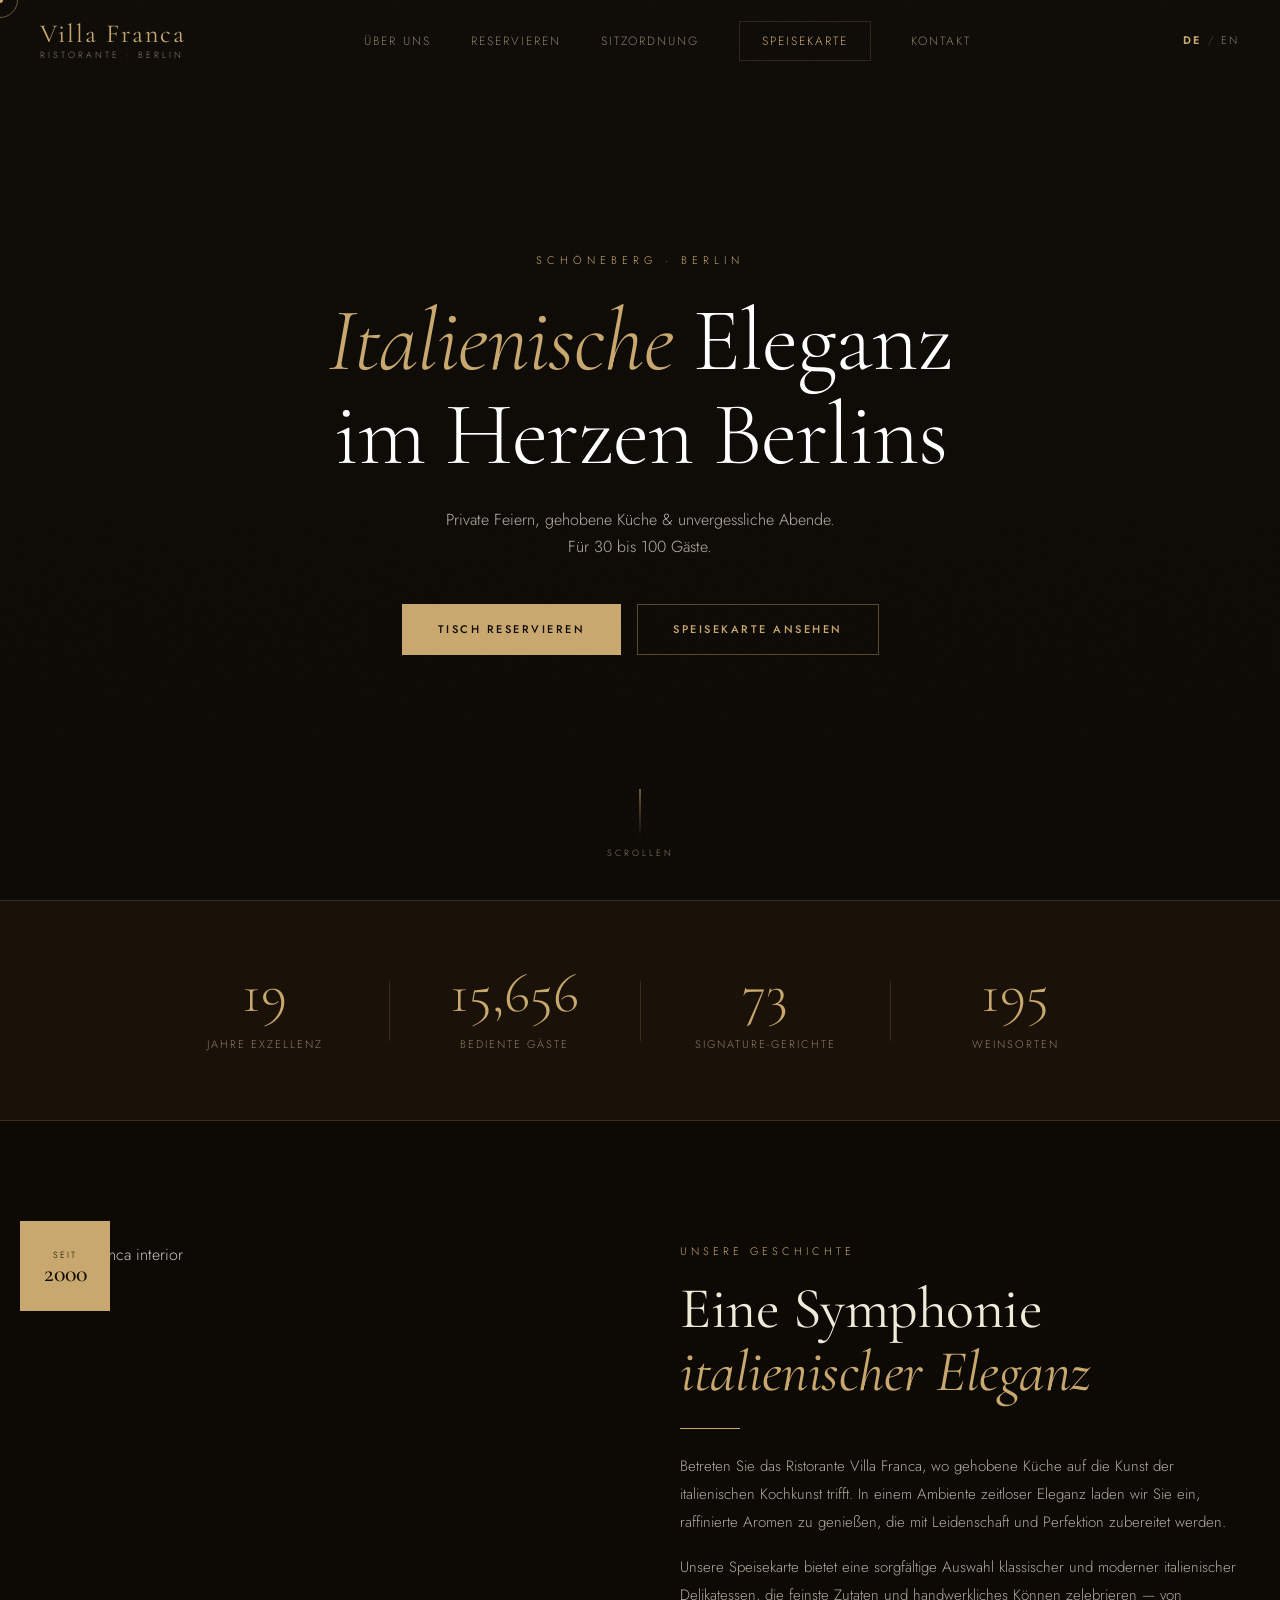
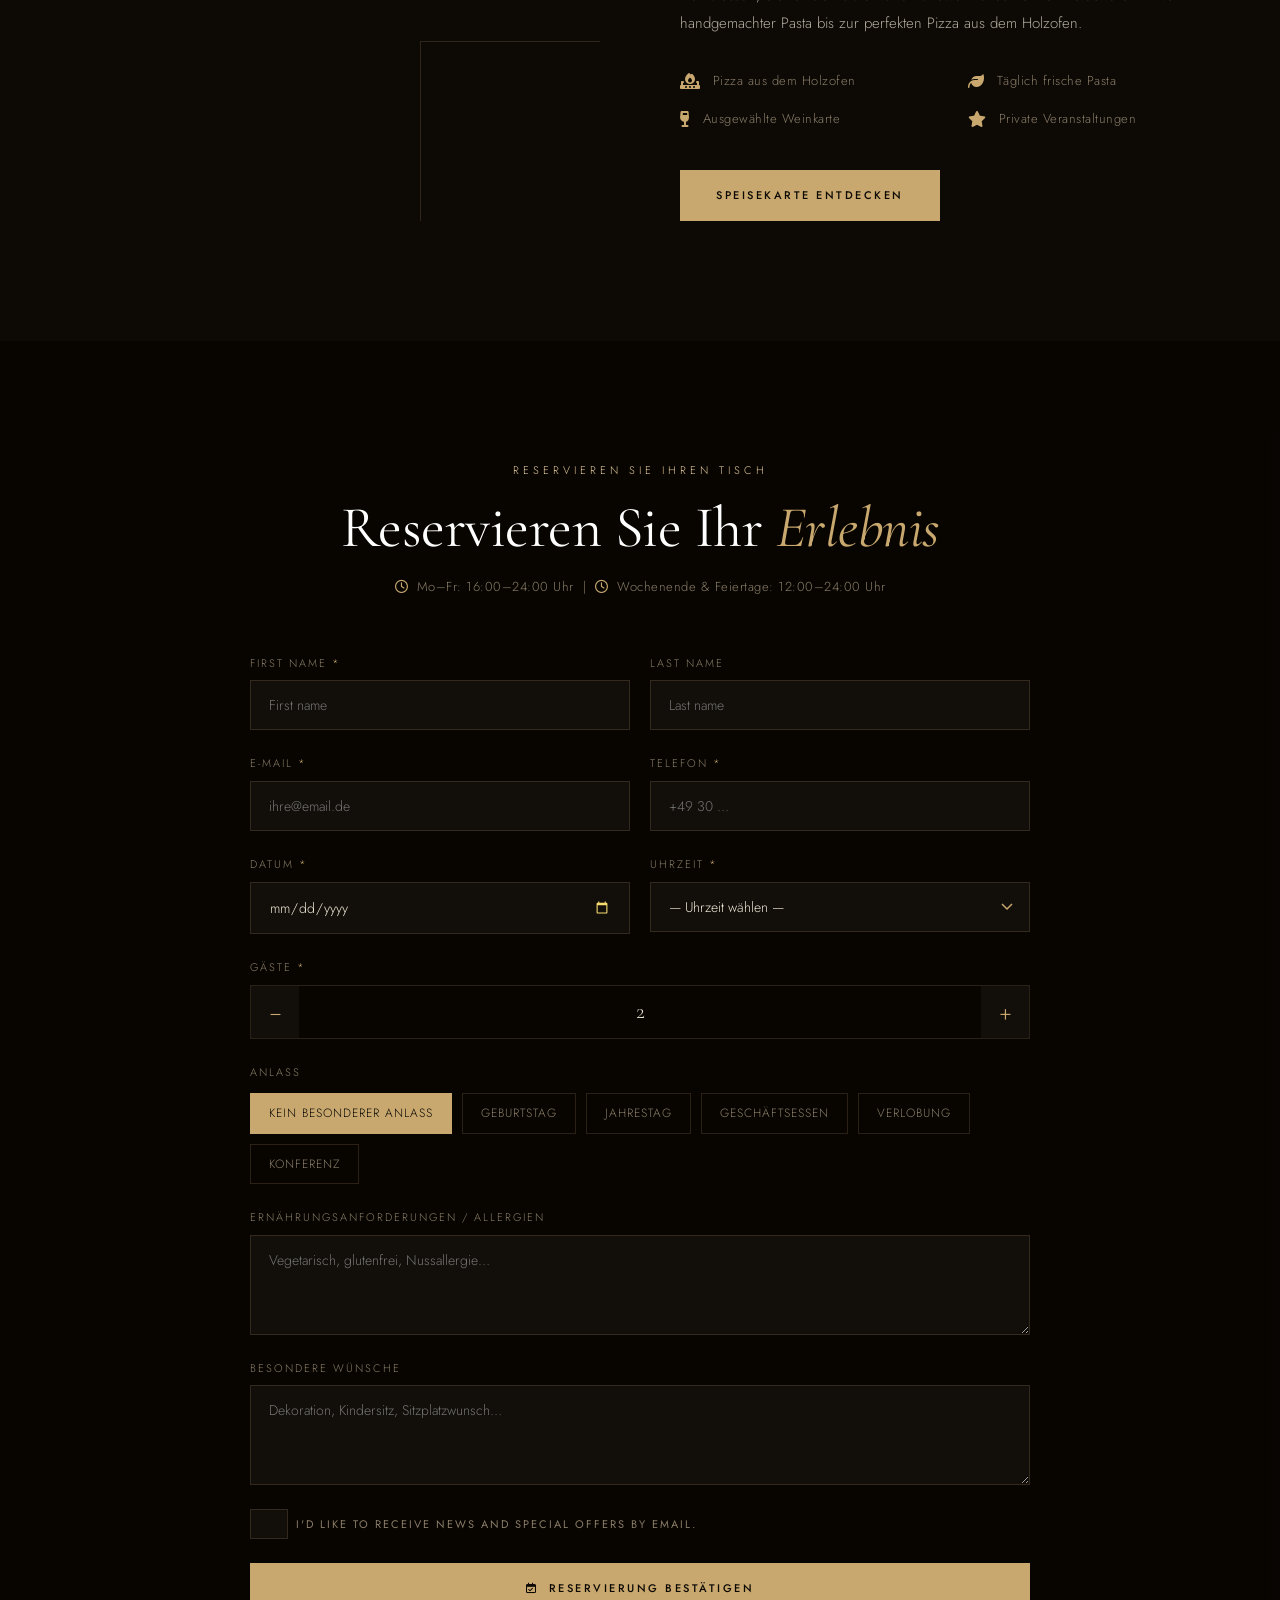
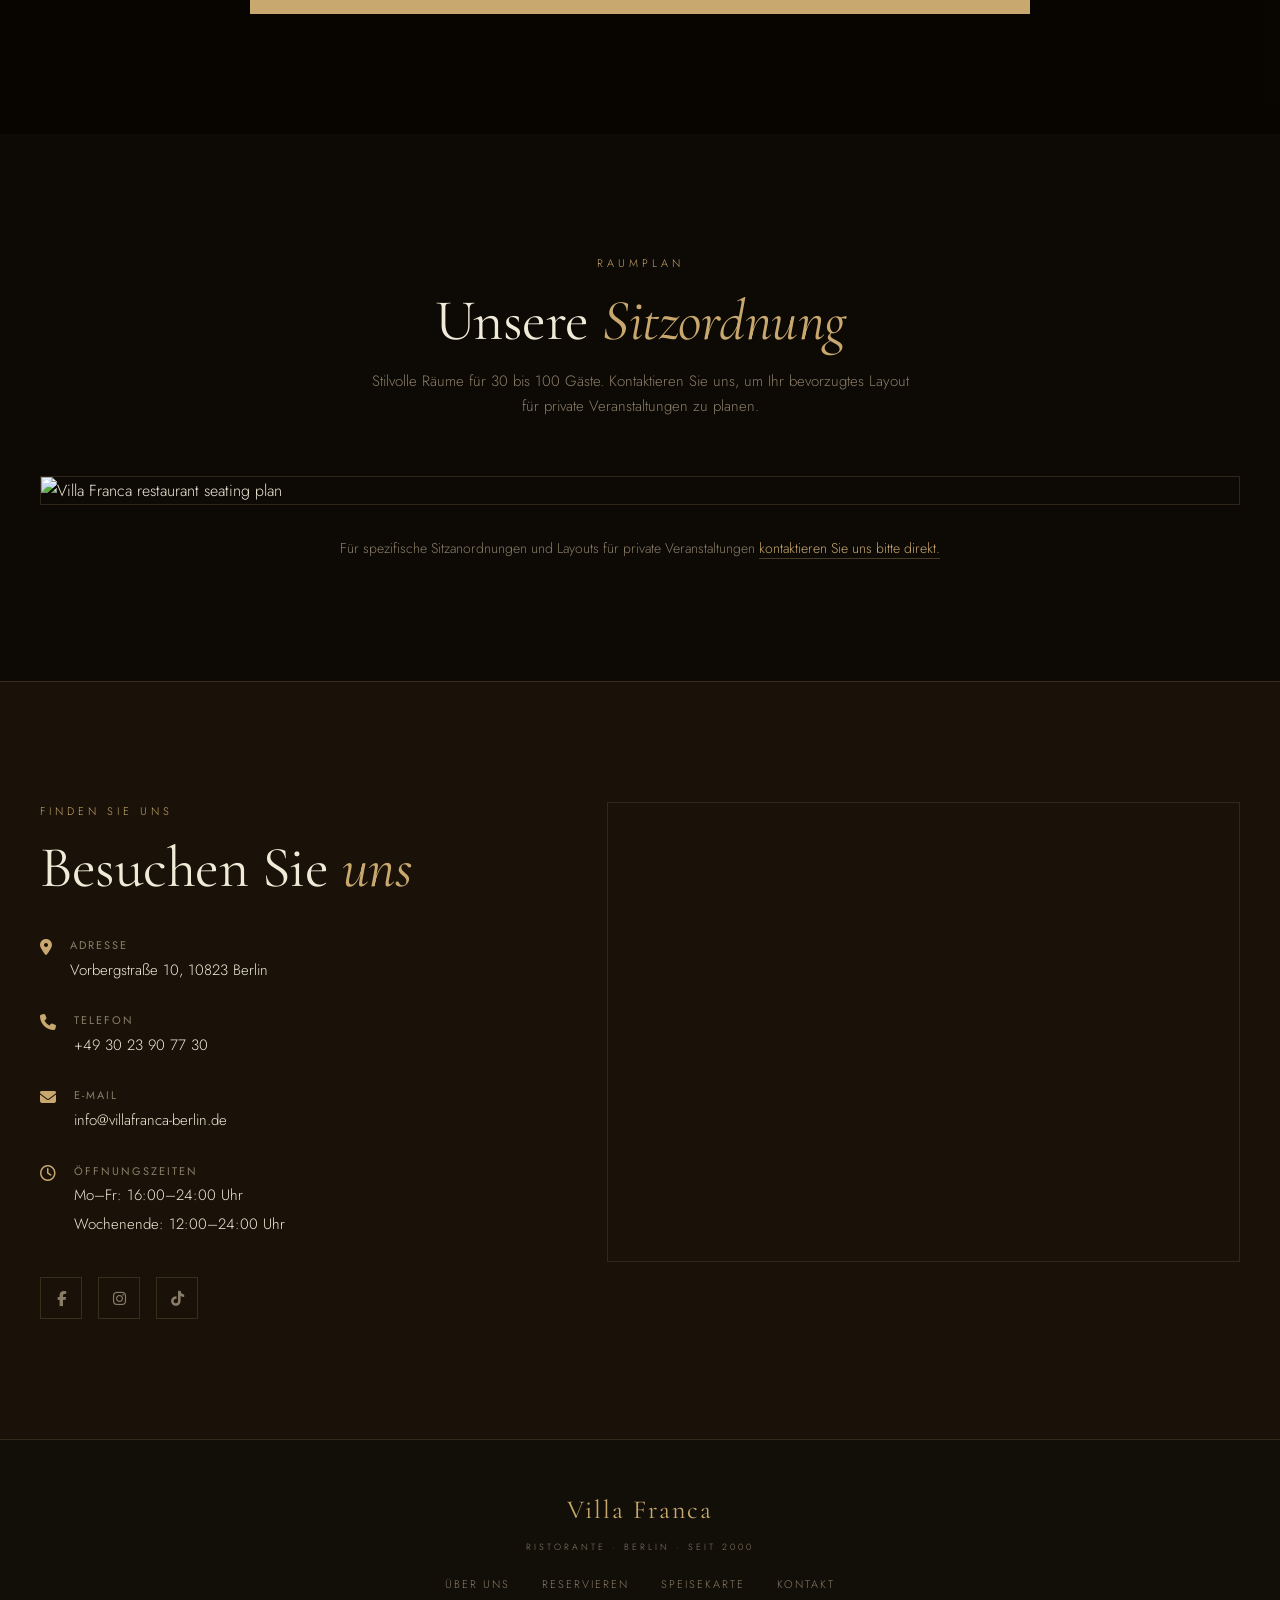
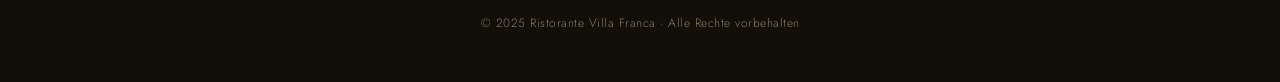
==== active/index.html @ 5b795b5f "deactivate" ====
<!DOCTYPE html>
<html lang="en">
<head>
  <meta charset="UTF-8">
  <meta name="viewport" content="width=device-width, initial-scale=1.0">
  <title data-i18n="title.home">Ristorante Villa Franca – Berlin</title>
  <link href="https://fonts.googleapis.com/css2?family=Cormorant+Garamond:ital,wght@0,300;0,400;0,500;0,600;1,300;1,400;1,500&family=Jost:wght@300;400;500&display=swap" rel="stylesheet">
  <link rel="stylesheet" href="https://cdnjs.cloudflare.com/ajax/libs/font-awesome/6.5.0/css/all.min.css">
  <link rel="stylesheet" href="style.css">
  <noscript><style>body{visibility:visible!important;}</style></noscript>
</head>
<body>

  <!-- PRELOADER -->
  <div id="preloader">
    <div class="preloader-inner">
      <span class="preloader-vf">VF</span>
      <div class="preloader-line"></div>
    </div>
  </div>

  <!-- CURSOR -->
  <div class="cursor-dot"></div>
  <div class="cursor-circle"></div>

  <!-- NAV -->
  <nav id="navbar">
    <div class="nav-inner">
      <div class="nav-logo">
        <a href="index.html">
          <span class="logo-vf">Villa Franca</span>
          <span class="logo-sub">RISTORANTE · BERLIN</span>
        </a>
      </div>
      <ul class="nav-links">
        <li><a href="#about" data-i18n="nav.about">About</a></li>
        <li><a href="#reservation" data-i18n="nav.reserve">Reserve</a></li>
        <li><a href="#seatplan" data-i18n="nav.seating">Seating</a></li>
        <li><a href="menu.html" class="nav-cta" data-i18n="nav.menu">Menu</a></li>
        <li><a href="#contact" data-i18n="nav.contact">Contact</a></li>
      </ul>
      <div class="lang-switch" id="langSwitch">
        <button type="button" class="lang-btn" data-lang="de">DE</button>
        <span class="lang-sep">/</span>
        <button type="button" class="lang-btn" data-lang="en">EN</button>
      </div>
      <button class="nav-burger" id="navBurger" aria-label="Menu">
        <span></span><span></span><span></span>
      </button>
    </div>
    <div class="nav-mobile" id="navMobile">
      <ul>
        <li><a href="#about" data-i18n="nav.about">About</a></li>
        <li><a href="#reservation" data-i18n="nav.reserve">Reserve</a></li>
        <li><a href="#seatplan" data-i18n="nav.seating">Seating</a></li>
        <li><a href="menu.html" data-i18n="nav.menu">Menu</a></li>
        <li><a href="#contact" data-i18n="nav.contact">Contact</a></li>
      </ul>
      <div class="lang-switch lang-switch-mobile" id="langSwitchMobile">
        <button type="button" class="lang-btn" data-lang="de">DE</button>
        <span class="lang-sep">/</span>
        <button type="button" class="lang-btn" data-lang="en">EN</button>
      </div>
    </div>
  </nav>

  <!-- HERO -->
  <section id="hero">
    <div class="hero-bg">
      <div class="hero-overlay"></div>
      <div class="hero-grain"></div>
    </div>
    <div class="hero-content">
      <p class="hero-eyebrow reveal">Schöneberg · Berlin</p>
      <h1 class="hero-title reveal" data-i18n="hero.title">
        <em>Italian</em> Elegance<br>in the Heart of Berlin
      </h1>
      <p class="hero-sub reveal" data-i18n="hero.sub">Private celebrations, fine dining & unforgettable evenings.<br>For 30 to 100 guests.</p>
      <div class="hero-actions reveal">
        <a href="#reservation" class="btn-gold" data-i18n="hero.cta.reserve">Reserve a Table</a>
        <a href="menu.html" class="btn-ghost" data-i18n="hero.cta.menu">View Menu</a>
      </div>
    </div>
    <div class="hero-scroll">
      <div class="scroll-line"></div>
      <span data-i18n="hero.scroll">Scroll</span>
    </div>
  </section>

  <!-- STATS -->
  <section id="stats">
    <div class="stats-inner">
      <div class="stat-item reveal">
        <span class="stat-num" data-target="20">0</span>
        <span class="stat-label" data-i18n="stats.years">Years of Excellence</span>
      </div>
      <div class="stat-divider"></div>
      <div class="stat-item reveal">
        <span class="stat-num" data-target="16000">0</span>
        <span class="stat-label" data-i18n="stats.guests">Guests Served</span>
      </div>
      <div class="stat-divider"></div>
      <div class="stat-item reveal">
        <span class="stat-num" data-target="75">0</span>
        <span class="stat-label" data-i18n="stats.dishes">Signature Dishes</span>
      </div>
      <div class="stat-divider"></div>
      <div class="stat-item reveal">
        <span class="stat-num" data-target="200">0</span>
        <span class="stat-label" data-i18n="stats.wines">Wine Labels</span>
      </div>
    </div>
  </section>

  <!-- ABOUT -->
  <section id="about">
    <div class="about-grid">
      <div class="about-image-col reveal">
        <div class="about-img-frame">
          <img src="https://images.unsplash.com/photo-1414235077428-338989a2e8c0?w=800&q=80" alt="Villa Franca interior" class="about-img">
          <div class="about-img-accent"></div>
        </div>
        <div class="about-badge">
          <span data-i18n="about.since">Since</span>
          <strong>2000</strong>
        </div>
      </div>
      <div class="about-text-col reveal">
        <p class="section-eyebrow" data-i18n="about.eyebrow">Our Story</p>
        <h2 class="section-title" data-i18n="about.title">A Symphony of<br><em>Italian Elegance</em></h2>
        <div class="about-divider"></div>
        <p class="about-body" data-i18n="about.body1">Step into Ristorante Villa Franca, where fine cuisine meets the art of Italian cooking. In an ambience of timeless elegance, we invite you to savour refined flavours crafted with passion and perfection.</p>
        <p class="about-body" data-i18n="about.body2">Our menu offers a careful selection of classic and modern Italian delicacies celebrating the finest ingredients and artisanal skill — from handmade pasta to the perfect wood-fired pizza.</p>
        <div class="about-features">
          <div class="about-feature">
            <i class="fa-solid fa-fire-burner"></i>
            <span data-i18n="about.feature.pizza">Wood-fired Pizza</span>
          </div>
          <div class="about-feature">
            <i class="fa-solid fa-leaf"></i>
            <span data-i18n="about.feature.pasta">Fresh Daily Pasta</span>
          </div>
          <div class="about-feature">
            <i class="fa-solid fa-wine-glass"></i>
            <span data-i18n="about.feature.wine">Curated Wine List</span>
          </div>
          <div class="about-feature">
            <i class="fa-solid fa-star"></i>
            <span data-i18n="about.feature.events">Private Events</span>
          </div>
        </div>
        <a href="menu.html" class="btn-gold" data-i18n="about.cta">Explore the Menu</a>
      </div>
    </div>
  </section>

  <!-- RESERVATION -->
  <section id="reservation">
    <div class="reservation-bg">
      <div class="reservation-overlay"></div>
    </div>
    <div class="reservation-inner">
      <div class="reservation-header reveal">
        <p class="section-eyebrow light" data-i18n="reservation.eyebrow">Book Your Table</p>
        <h2 class="section-title light" data-i18n="reservation.title">Reserve Your <em>Experience</em></h2>
        <p class="reservation-note" data-i18n="reservation.hours">
          <i class="fa-regular fa-clock"></i> Mon–Fri: 16:00–24:00 &nbsp;|&nbsp;
          <i class="fa-regular fa-clock"></i> Weekends & Holidays: 12:00–24:00
        </p>
      </div>

      <form class="reservation-form reveal" id="reservationForm" novalidate>
        <div class="form-row">
          <div class="form-group">
            <label for="res-firstname" data-i18n="form.label.firstname">First Name <span class="req">*</span></label>
            <input data-i18n-placeholder="form.placeholder.firstname" type="text" id="res-firstname" placeholder="First name" required>
          </div>
          <div class="form-group">
            <label for="res-lastname" data-i18n="form.label.lastname">Last Name</label>
            <input data-i18n-placeholder="form.placeholder.lastname" type="text" id="res-lastname" placeholder="Last name">
          </div>
        </div>
        <div class="form-row">
          <div class="form-group">
            <label for="res-email" data-i18n="form.label.email">Email <span class="req">*</span></label>
            <input data-i18n-placeholder="form.placeholder.email" type="email" id="res-email" placeholder="your@email.com" required>
          </div>
          <div class="form-group">
            <label for="res-phone" data-i18n="form.label.phone">Phone <span class="req">*</span></label>
            <input type="tel" id="res-phone" placeholder="+49 30 …" required>
          </div>
        </div>
        <div class="form-row">
          <div class="form-group">
            <label for="res-date" data-i18n="form.label.date">Date <span class="req">*</span></label>
            <input type="date" id="res-date" required>
          </div>
          <div class="form-group">
            <label for="res-time" data-i18n="form.label.time">Time <span class="req">*</span></label>
            <select id="res-time" required>
              <option value="" data-i18n="form.select.time">— Select time —</option>
              <option>12:00</option><option>12:30</option>
              <option>13:00</option><option>13:30</option>
              <option>14:00</option><option>14:30</option>
              <option>16:00</option><option>16:30</option>
              <option>17:00</option><option>17:30</option>
              <option>18:00</option><option>18:30</option>
              <option>19:00</option><option>19:30</option>
              <option>20:00</option><option>20:30</option>
              <option>21:00</option><option>21:30</option>
              <option>22:00</option><option>22:30</option>
              <option>23:00</option><option>23:30</option>
            </select>
          </div>
        </div>

        <div class="form-group full">
          <label data-i18n="form.label.guests">Guests <span class="req">*</span></label>
          <div class="guest-counter">
            <button type="button" class="guest-btn" id="guestMinus">−</button>
            <span id="guestCount">2</span>
            <button type="button" class="guest-btn" id="guestPlus">+</button>
            <input type="hidden" id="res-guests" value="2">
          </div>
        </div>

        <div class="form-group full">
          <label for="res-occasion" data-i18n="form.label.occasion">Occasion</label>
          <div class="occasion-pills" id="occasionPills">
            <button type="button" class="pill" data-val="" data-i18n="pill.none">No special occasion</button>
            <button type="button" class="pill" data-val="Birthday" data-i18n="pill.birthday">Birthday</button>
            <button type="button" class="pill" data-val="Anniversary" data-i18n="pill.anniversary">Anniversary</button>
            <button type="button" class="pill" data-val="Business" data-i18n="pill.business">Business dinner</button>
            <button type="button" class="pill" data-val="Engagement" data-i18n="pill.engagement">Engagement</button>
            <button type="button" class="pill" data-val="Conference" data-i18n="pill.conference">Conference</button>
          </div>
          <input type="hidden" id="res-occasion" value="">
        </div>

        <div class="form-group full">
          <label for="res-allergies" data-i18n="form.label.allergies">Dietary requirements / Allergies</label>
          <textarea data-i18n-placeholder="form.placeholder.allergies" id="res-allergies" rows="3" placeholder="Vegetarian, gluten-free, nut allergy…"></textarea>
        </div>

        <div class="form-group full">
          <label for="res-message" data-i18n="form.label.message">Special requests</label>
          <textarea data-i18n-placeholder="form.placeholder.message" id="res-message" rows="3" placeholder="Decoration, high chair, seating preference…"></textarea>
        </div>

        <div class="form-group full">
          <label for="res-marketing" style="display:flex;align-items:center;gap:8px;font-weight:400;cursor:pointer;">
            <input type="checkbox" id="res-marketing" style="width:16px;height:16px;flex:none;">
            <span data-i18n="form.label.marketing">I'd like to receive news and special offers by email.</span>
          </label>
        </div>

        <div class="form-submit">
          <button type="submit" class="btn-gold btn-full" data-i18n="form.submit">
            <i class="fa-regular fa-calendar-check"></i> Confirm Reservation
          </button>
        </div>
      </form>

      <div class="reservation-success" id="resSuccess">
        <div class="success-icon"><i class="fa-solid fa-circle-check"></i></div>
        <h3 data-i18n="success.title">Reservation Received!</h3>
        <p data-i18n="success.body">Thank you. We'll confirm your booking within 24 hours at the email address provided.</p>
        <p style="font-size:14px;opacity:0.85;margin:4px 0;">
          <span data-i18n="success.code.label">Confirmation code:</span>
          <strong id="successCode"></strong>
        </p>
        <p id="successDetails" style="font-size:14px;opacity:0.85;margin:4px 0 16px;"></p>
        <a href="#" class="btn-gold" onclick="resetForm()" data-i18n="success.cta">Make another reservation</a>
      </div>
    </div>
  </section>

  <!-- SEAT PLAN -->
  <section id="seatplan">
    <div class="seatplan-inner">
      <div class="seatplan-header reveal">
        <p class="section-eyebrow" data-i18n="seatplan.eyebrow">Floor Plan</p>
        <h2 class="section-title" data-i18n="seatplan.title">Our <em>Seating</em> Arrangement</h2>
        <p class="seatplan-desc" data-i18n="seatplan.desc">Stylish rooms for 30 to 100 guests. Contact us to arrange your preferred layout for private events.</p>
      </div>
      <div class="seatplan-visual reveal">
        <div class="seatplan-frame">
          <img src="https://villafranca-berlin.de/img/entire.jpg" alt="Villa Franca restaurant seating plan" class="seatplan-img">
        </div>
      </div>
      <div class="seatplan-cta reveal">
        <p data-i18n="seatplan.cta">For specific seating arrangements and private event layouts, please <a href="#contact">contact us directly.</a></p>
      </div>
    </div>
  </section>

  <!-- CONTACT -->
  <section id="contact">
    <div class="contact-inner">
      <div class="contact-info reveal">
        <p class="section-eyebrow" data-i18n="contact.eyebrow">Find Us</p>
        <h2 class="section-title" data-i18n="contact.title">Come <em>Visit Us</em></h2>
        <div class="contact-details">
          <div class="contact-item">
            <i class="fa-solid fa-location-dot"></i>
            <div>
              <strong data-i18n="contact.label.address">Address</strong>
              <span>Vorbergstraße 10, 10823 Berlin</span>
            </div>
          </div>
          <div class="contact-item">
            <i class="fa-solid fa-phone"></i>
            <div>
              <strong data-i18n="contact.label.phone">Phone</strong>
              <span><a href="tel:+493023907730">+49 30 23 90 77 30</a></span>
            </div>
          </div>
          <div class="contact-item">
            <i class="fa-solid fa-envelope"></i>
            <div>
              <strong data-i18n="contact.label.email">Email</strong>
              <span><a href="mailto:info@villafranca-berlin.de">info@villafranca-berlin.de</a></span>
            </div>
          </div>
          <div class="contact-item">
            <i class="fa-regular fa-clock"></i>
            <div>
              <strong data-i18n="contact.label.hours">Hours</strong>
              <span data-i18n="contact.hours.weekday">Mon–Fri: 16:00–24:00</span>
              <span data-i18n="contact.hours.weekend">Weekends: 12:00–24:00</span>
            </div>
          </div>
        </div>
        <div class="social-links">
          <a href="https://www.facebook.com/profile.php?id=100063453582260" target="_blank" aria-label="Facebook"><i class="fa-brands fa-facebook-f"></i></a>
          <a href="https://www.instagram.com/villa_franca_berlin/" target="_blank" aria-label="Instagram"><i class="fa-brands fa-instagram"></i></a>
          <a href="https://www.tiktok.com/@ristoirante.villa.franca" target="_blank" aria-label="TikTok"><i class="fa-brands fa-tiktok"></i></a>
        </div>
      </div>
      <div class="contact-map reveal">
        <iframe
          src="https://www.google.com/maps/embed?pb=!1m18!1m12!1m3!1d2429.448039676664!2d13.35177157667924!3d52.4891288720531!2m3!1f0!2f0!3f0!3m2!1i1024!2i768!4f13.1!3m3!1m2!1s0x47a85195a975af61%3A0x420ec8a86c4e70b4!2sVilla%20Franca%20Berlin!5e0!3m2!1sen!2smk!4v1741786670525!5m2!1sen!2smk"
          allowfullscreen="" loading="lazy" referrerpolicy="no-referrer-when-downgrade">
        </iframe>
      </div>
    </div>
  </section>

  <!-- FOOTER -->
  <footer>
    <div class="footer-inner">
      <div class="footer-brand">
        <span class="logo-vf">Villa Franca</span>
        <span class="logo-sub" data-i18n="footer.brand.sub">RISTORANTE · BERLIN · SINCE 2000</span>
      </div>
      <div class="footer-links">
        <a href="#about" data-i18n="nav.about">About</a>
        <a href="#reservation" data-i18n="nav.reserve">Reserve</a>
        <a href="menu.html" data-i18n="nav.menu">Menu</a>
        <a href="#contact" data-i18n="nav.contact">Contact</a>
      </div>
      <p class="footer-copy" data-i18n="footer.copy">© 2025 Ristorante Villa Franca · All Rights Reserved</p>
    </div>
  </footer>

  <script src="i18n.js"></script>
  <script src="config.js"></script>
  <script src="script.js"></script>
</body>
</html>
---- active/style.css ----
/* ============================================================
   VILLA FRANCA – Main Stylesheet
   Luxury Italian Restaurant · Berlin
   ============================================================ */

@import url('https://fonts.googleapis.com/css2?family=Cormorant+Garamond:ital,wght@0,300;0,400;0,500;0,600;1,300;1,400;1,500&family=Jost:wght@300;400;500&display=swap');

:root {
  --gold:        #c8a86e;
  --gold-light:  #e2c99a;
  --gold-dark:   #9e7d4a;
  --bg:          #0d0a06;
  --bg-2:        #120e08;
  --surface:     #1a1208;
  --surface-2:   #221a0c;
  --text:        #f0ead8;
  --text-muted:  #8a7d68;
  --border:      rgba(200, 168, 110, 0.18);
  --shadow:      0 20px 60px rgba(0,0,0,0.6);
  --font-display: 'Cormorant Garamond', Georgia, serif;
  --font-body:    'Jost', sans-serif;
  --nav-h:       80px;
}

*, *::before, *::after { margin: 0; padding: 0; box-sizing: border-box; }
html { scroll-behavior: smooth; font-size: 16px; }

body {
  background: var(--bg);
  color: var(--text);
  font-family: var(--font-body);
  font-weight: 300;
  line-height: 1.7;
  overflow-x: hidden;
  cursor: none;
}

img { max-width: 100%; display: block; }
a { color: inherit; text-decoration: none; }
ul { list-style: none; }
button { cursor: none; border: none; background: none; font: inherit; }

/* ── CURSOR ── */
.cursor-dot,
.cursor-circle {
  position: fixed;
  border-radius: 50%;
  pointer-events: none;
  z-index: 9999;
  transition: opacity 0.3s;
}
.cursor-dot {
  width: 6px; height: 6px;
  background: var(--gold);
  transform: translate(-50%, -50%);
}
.cursor-circle {
  width: 36px; height: 36px;
  border: 1px solid rgba(200,168,110,0.5);
  transform: translate(-50%, -50%);
  transition: transform 0.1s ease, width 0.2s, height 0.2s, border-color 0.2s;
}
body:hover .cursor-dot { opacity: 1; }

/* ── PRELOADER ── */
#preloader {
  position: fixed; inset: 0;
  background: var(--bg);
  z-index: 9998;
  display: flex;
  align-items: center;
  justify-content: center;
  transition: opacity 0.8s ease, visibility 0.8s ease;
}
#preloader.hidden { opacity: 0; visibility: hidden; }
.preloader-inner { text-align: center; }
.preloader-vf {
  font-family: var(--font-display);
  font-size: 72px;
  font-weight: 300;
  color: var(--gold);
  letter-spacing: 12px;
  display: block;
  animation: pulse 1.5s ease-in-out infinite;
}
.preloader-line {
  width: 0;
  height: 1px;
  background: var(--gold);
  margin: 16px auto 0;
  animation: lineGrow 1.5s ease forwards 0.3s;
}
@keyframes pulse { 0%,100%{ opacity:1 } 50%{ opacity:0.4 } }
@keyframes lineGrow { to { width: 100px; } }

/* ── NAVBAR ── */
#navbar {
  position: fixed;
  top: 0; left: 0; right: 0;
  z-index: 100;
  transition: background 0.4s, box-shadow 0.4s;
}
#navbar.scrolled {
  background: rgba(10, 7, 3, 0.96);
  backdrop-filter: blur(20px);
  box-shadow: 0 1px 0 var(--border);
}
.nav-inner {
  max-width: 1300px;
  margin: 0 auto;
  padding: 0 40px;
  height: var(--nav-h);
  display: flex;
  align-items: center;
  justify-content: space-between;
}
.nav-logo a {
  display: flex;
  flex-direction: column;
  line-height: 1;
}
.logo-vf {
  font-family: var(--font-display);
  font-size: 26px;
  font-weight: 400;
  color: var(--gold);
  letter-spacing: 2px;
}
.logo-sub {
  font-size: 9px;
  letter-spacing: 3px;
  color: var(--text-muted);
  margin-top: 3px;
}
.nav-links {
  display: flex;
  align-items: center;
  gap: 40px;
}
.nav-links a {
  font-size: 12px;
  letter-spacing: 2px;
  text-transform: uppercase;
  color: var(--text-muted);
  transition: color 0.3s;
  position: relative;
}
.nav-links a::after {
  content: '';
  position: absolute;
  bottom: -4px; left: 0;
  width: 0; height: 1px;
  background: var(--gold);
  transition: width 0.3s;
}
.nav-links a:hover,
.nav-links a.active {
  color: var(--gold);
}
.nav-links a:hover::after,
.nav-links a.active::after { width: 100%; }
.nav-cta {
  padding: 10px 22px;
  border: 1px solid var(--border) !important;
  color: var(--gold) !important;
  transition: background 0.3s, border-color 0.3s !important;
}
.nav-cta:hover {
  background: var(--gold) !important;
  color: var(--bg) !important;
}
.nav-cta::after { display: none !important; }

/* ── LANGUAGE SWITCH ── */
html:not(.i18n-ready) body { visibility: hidden; }

.lang-switch {
  display: flex;
  align-items: center;
  gap: 6px;
  margin-left: 32px;
}
.lang-btn {
  font-family: var(--font-body, inherit);
  font-size: 11px;
  letter-spacing: 1.5px;
  background: none;
  border: none;
  color: var(--text-muted);
  cursor: pointer;
  padding: 4px 2px;
  transition: color 0.3s;
}
.lang-btn:hover { color: var(--gold); }
.lang-btn.active {
  color: var(--gold);
  font-weight: 600;
}
.lang-sep {
  color: var(--text-muted);
  font-size: 11px;
  opacity: 0.5;
}
.lang-switch-mobile {
  margin: 20px 0 0;
  justify-content: flex-start;
}

.nav-burger {
  display: none;
  flex-direction: column;
  gap: 5px;
  width: 28px;
}
.nav-burger span {
  display: block;
  height: 1px;
  background: var(--gold);
  transition: 0.3s;
}
.nav-mobile {
  display: none;
  background: rgba(10,7,3,0.98);
  padding: 24px 40px;
}
.nav-mobile ul { display: flex; flex-direction: column; gap: 16px; }
.nav-mobile a {
  font-size: 13px;
  letter-spacing: 2px;
  text-transform: uppercase;
  color: var(--text-muted);
}
.nav-mobile a:hover { color: var(--gold); }

/* ── SECTION COMMONS ── */
.section-eyebrow {
  font-size: 11px;
  letter-spacing: 4px;
  text-transform: uppercase;
  color: var(--gold);
  margin-bottom: 16px;
  display: block;
}
.section-eyebrow.light { color: var(--gold-light); }
.section-title {
  font-family: var(--font-display);
  font-size: clamp(36px, 5vw, 58px);
  font-weight: 400;
  line-height: 1.1;
  letter-spacing: -0.5px;
  color: var(--text);
}
.section-title em { font-style: italic; color: var(--gold); }
.section-title.light { color: #fff; }

/* ── BUTTONS ── */
.btn-gold {
  display: inline-flex;
  align-items: center;
  gap: 10px;
  padding: 16px 36px;
  background: var(--gold);
  color: var(--bg);
  font-family: var(--font-body);
  font-size: 11px;
  font-weight: 500;
  letter-spacing: 2.5px;
  text-transform: uppercase;
  transition: all 0.3s;
  position: relative;
  overflow: hidden;
}
.btn-gold::before {
  content: '';
  position: absolute;
  inset: 0;
  background: var(--gold-light);
  transform: scaleX(0);
  transform-origin: left;
  transition: transform 0.3s;
}
.btn-gold:hover::before { transform: scaleX(1); }
.btn-gold:hover { color: var(--bg); }
.btn-gold span, .btn-gold i { position: relative; z-index: 1; }

.btn-ghost {
  display: inline-flex;
  align-items: center;
  padding: 15px 35px;
  border: 1px solid rgba(200,168,110,0.4);
  color: var(--gold);
  font-size: 11px;
  font-weight: 500;
  letter-spacing: 2.5px;
  text-transform: uppercase;
  transition: all 0.3s;
}
.btn-ghost:hover {
  border-color: var(--gold);
  background: rgba(200,168,110,0.08);
}
.btn-full { width: 100%; justify-content: center; }

/* ── REVEAL ANIMATIONS ── */
.reveal {
  opacity: 0;
  transform: translateY(30px);
  transition: opacity 0.8s ease, transform 0.8s ease;
}
.reveal.visible {
  opacity: 1;
  transform: translateY(0);
}

/* ── HERO ── */
#hero {
  position: relative;
  min-height: 100vh;
  display: flex;
  align-items: center;
  justify-content: center;
  overflow: hidden;
}
.hero-bg {
  position: absolute;
  inset: 0;
  background: url('https://images.unsplash.com/photo-1517248135467-4c7edcad34c4?w=1800&q=80') center/cover no-repeat;
}
.hero-overlay {
  position: absolute;
  inset: 0;
  background: linear-gradient(
    to bottom,
    rgba(10,7,3,0.3) 0%,
    rgba(10,7,3,0.65) 50%,
    rgba(10,7,3,0.92) 100%
  );
}
.hero-grain {
  position: absolute;
  inset: 0;
  opacity: 0.04;
  background-image: url("data:image/svg+xml,%3Csvg viewBox='0 0 256 256' xmlns='http://www.w3.org/2000/svg'%3E%3Cfilter id='n'%3E%3CfeTurbulence type='fractalNoise' baseFrequency='0.9' numOctaves='4' stitchTiles='stitch'/%3E%3C/filter%3E%3Crect width='100%25' height='100%25' filter='url(%23n)'/%3E%3C/svg%3E");
  background-size: 256px;
}
.hero-content {
  position: relative;
  z-index: 1;
  text-align: center;
  max-width: 900px;
  padding: 0 24px;
}
.hero-eyebrow {
  display: inline-block;
  font-size: 11px;
  letter-spacing: 5px;
  text-transform: uppercase;
  color: var(--gold);
  margin-bottom: 24px;
  transition-delay: 0.2s;
}
.hero-title {
  font-family: var(--font-display);
  font-size: clamp(48px, 7vw, 96px);
  font-weight: 300;
  line-height: 1.05;
  letter-spacing: -1px;
  color: #fff;
  margin-bottom: 24px;
  transition-delay: 0.35s;
}
.hero-title em { font-style: italic; color: var(--gold); }
.hero-sub {
  font-size: 16px;
  font-weight: 300;
  color: rgba(240,234,216,0.75);
  margin-bottom: 44px;
  line-height: 1.7;
  transition-delay: 0.5s;
}
.hero-actions {
  display: flex;
  gap: 16px;
  justify-content: center;
  flex-wrap: wrap;
  transition-delay: 0.65s;
}
.hero-scroll {
  position: absolute;
  bottom: 40px;
  left: 50%;
  transform: translateX(-50%);
  display: flex;
  flex-direction: column;
  align-items: center;
  gap: 8px;
  z-index: 2;
}
.scroll-line {
  width: 1px;
  height: 48px;
  background: linear-gradient(to bottom, var(--gold), transparent);
  animation: scrollPulse 2s ease-in-out infinite;
}
.hero-scroll span {
  font-size: 9px;
  letter-spacing: 3px;
  text-transform: uppercase;
  color: var(--text-muted);
}
@keyframes scrollPulse {
  0%,100%{ opacity:0.4; transform: scaleY(1); }
  50%{ opacity:1; transform: scaleY(1.2); }
}

/* ── STATS ── */
#stats {
  padding: 64px 40px;
  background: var(--surface);
  border-top: 1px solid var(--border);
  border-bottom: 1px solid var(--border);
}
.stats-inner {
  max-width: 1000px;
  margin: 0 auto;
  display: flex;
  align-items: center;
  justify-content: center;
  gap: 0;
}
.stat-item {
  flex: 1;
  text-align: center;
  padding: 0 40px;
}
.stat-num {
  display: block;
  font-family: var(--font-display);
  font-size: 56px;
  font-weight: 300;
  color: var(--gold);
  line-height: 1;
  margin-bottom: 8px;
}
.stat-label {
  font-size: 11px;
  letter-spacing: 2px;
  text-transform: uppercase;
  color: var(--text-muted);
}
.stat-divider {
  width: 1px;
  height: 60px;
  background: var(--border);
  flex-shrink: 0;
}

/* ── ABOUT ── */
#about {
  padding: 120px 40px;
  max-width: 1300px;
  margin: 0 auto;
}
.about-grid {
  display: grid;
  grid-template-columns: 1fr 1fr;
  gap: 80px;
  align-items: center;
}
.about-image-col { position: relative; }
.about-img-frame {
  position: relative;
  overflow: hidden;
}
.about-img {
  width: 100%;
  height: 580px;
  object-fit: cover;
  display: block;
  filter: brightness(0.85) saturate(0.9);
  transition: transform 0.8s ease, filter 0.4s;
}
.about-img-frame:hover .about-img {
  transform: scale(1.03);
  filter: brightness(0.95) saturate(1);
}
.about-img-accent {
  position: absolute;
  bottom: -20px;
  right: -20px;
  width: 200px;
  height: 200px;
  border: 1px solid var(--border);
  pointer-events: none;
}
.about-badge {
  position: absolute;
  top: -20px;
  left: -20px;
  width: 90px;
  height: 90px;
  background: var(--gold);
  display: flex;
  flex-direction: column;
  align-items: center;
  justify-content: center;
  z-index: 2;
}
.about-badge span {
  font-size: 9px;
  letter-spacing: 2px;
  text-transform: uppercase;
  color: var(--bg);
}
.about-badge strong {
  font-family: var(--font-display);
  font-size: 24px;
  font-weight: 500;
  color: var(--bg);
  line-height: 1;
}
.about-divider {
  width: 60px;
  height: 1px;
  background: var(--gold);
  margin: 24px 0;
}
.about-body {
  font-size: 15px;
  color: rgba(240,234,216,0.72);
  margin-bottom: 18px;
  line-height: 1.85;
}
.about-features {
  display: grid;
  grid-template-columns: 1fr 1fr;
  gap: 16px;
  margin: 32px 0 40px;
}
.about-feature {
  display: flex;
  align-items: center;
  gap: 12px;
  font-size: 13px;
  letter-spacing: 0.5px;
  color: var(--text-muted);
}
.about-feature i { color: var(--gold); font-size: 16px; }

/* ── RESERVATION ── */
#reservation {
  position: relative;
  padding: 120px 40px;
  overflow: hidden;
}
.reservation-bg {
  position: absolute;
  inset: 0;
  background: url('https://images.unsplash.com/photo-1559339352-11d035aa65de?w=1800&q=80') center/cover no-repeat fixed;
}
.reservation-overlay {
  position: absolute;
  inset: 0;
  background: rgba(8, 5, 2, 0.93);
}
.reservation-inner {
  position: relative;
  z-index: 1;
  max-width: 780px;
  margin: 0 auto;
}
.reservation-header {
  text-align: center;
  margin-bottom: 56px;
}
.reservation-note {
  margin-top: 16px;
  font-size: 13px;
  color: var(--text-muted);
  letter-spacing: 0.5px;
}
.reservation-note i { color: var(--gold); margin-right: 4px; }

/* Form */
.reservation-form {
  display: flex;
  flex-direction: column;
  gap: 24px;
}
.form-row {
  display: grid;
  grid-template-columns: 1fr 1fr;
  gap: 20px;
}
.form-group {
  display: flex;
  flex-direction: column;
  gap: 8px;
}
.form-group.full { grid-column: 1 / -1; }
.form-group label {
  font-size: 11px;
  letter-spacing: 2px;
  text-transform: uppercase;
  color: var(--text-muted);
}
.req { color: var(--gold); }
.form-group input,
.form-group select,
.form-group textarea {
  background: rgba(255,255,255,0.04);
  border: 1px solid var(--border);
  color: var(--text);
  padding: 14px 18px;
  font-family: var(--font-body);
  font-size: 14px;
  font-weight: 300;
  outline: none;
  transition: border-color 0.3s, background 0.3s;
  width: 100%;
  -webkit-appearance: none;
  appearance: none;
}
.form-group input:focus,
.form-group select:focus,
.form-group textarea:focus {
  border-color: var(--gold);
  background: rgba(200,168,110,0.04);
}
.form-group select {
  background-image: url("data:image/svg+xml,%3Csvg xmlns='http://www.w3.org/2000/svg' width='12' height='8' viewBox='0 0 12 8'%3E%3Cpath d='M1 1l5 5 5-5' stroke='%23c8a86e' stroke-width='1.5' fill='none'/%3E%3C/svg%3E");
  background-repeat: no-repeat;
  background-position: right 16px center;
  padding-right: 40px;
  background-color: rgba(255,255,255,0.04);
}
.form-group select option { background: #1a1208; color: var(--text); }
.form-group textarea { resize: vertical; min-height: 100px; }
.form-group input[type="date"]::-webkit-calendar-picker-indicator {
  filter: invert(0.7) sepia(1) hue-rotate(10deg) saturate(2);
}

/* Guest counter */
.guest-counter {
  display: flex;
  align-items: center;
  border: 1px solid var(--border);
  overflow: hidden;
}
.guest-btn {
  width: 48px;
  height: 52px;
  background: rgba(255,255,255,0.04);
  color: var(--gold);
  font-size: 22px;
  line-height: 1;
  transition: background 0.2s;
  border: none;
  cursor: none;
}
.guest-btn:hover { background: rgba(200,168,110,0.12); }
#guestCount {
  flex: 1;
  text-align: center;
  font-family: var(--font-display);
  font-size: 22px;
  color: var(--text);
  user-select: none;
}

/* Occasion pills */
.occasion-pills {
  display: flex;
  flex-wrap: wrap;
  gap: 10px;
  margin-top: 4px;
}
.pill {
  padding: 9px 18px;
  border: 1px solid var(--border);
  font-size: 12px;
  letter-spacing: 1px;
  text-transform: uppercase;
  color: var(--text-muted);
  transition: all 0.2s;
  cursor: none;
}
.pill:hover { border-color: var(--gold); color: var(--gold); }
.pill.active {
  background: var(--gold);
  border-color: var(--gold);
  color: var(--bg);
}

/* Success */
.reservation-success {
  display: none;
  text-align: center;
  padding: 60px 40px;
  border: 1px solid var(--border);
}
.reservation-success.show { display: block; }
.success-icon {
  font-size: 52px;
  color: var(--gold);
  margin-bottom: 20px;
}
.reservation-success h3 {
  font-family: var(--font-display);
  font-size: 36px;
  font-weight: 400;
  margin-bottom: 14px;
}
.reservation-success p {
  color: var(--text-muted);
  margin-bottom: 32px;
  font-size: 15px;
}

/* ── SEAT PLAN ── */
#seatplan {
  padding: 120px 40px;
  max-width: 1300px;
  margin: 0 auto;
}
.seatplan-inner { }
.seatplan-header {
  text-align: center;
  margin-bottom: 56px;
}
.seatplan-desc {
  max-width: 540px;
  margin: 16px auto 0;
  color: var(--text-muted);
  font-size: 15px;
}
.seatplan-frame {
  position: relative;
  border: 1px solid var(--border);
  overflow: hidden;
}
.seatplan-img {
  width: 100%;
  height: auto;
  display: block;
  transition: transform 0.5s ease;
}
.seatplan-frame:hover .seatplan-img {
  transform: scale(1.02);
}
.seatplan-cta {
  text-align: center;
  margin-top: 32px;
  font-size: 14px;
  color: var(--text-muted);
}
.seatplan-cta a { color: var(--gold); border-bottom: 1px solid rgba(200,168,110,0.3); }

/* ── CONTACT ── */
#contact {
  padding: 120px 40px;
  background: var(--surface);
  border-top: 1px solid var(--border);
}
.contact-inner {
  max-width: 1300px;
  margin: 0 auto;
  display: grid;
  grid-template-columns: 1fr 1.3fr;
  gap: 80px;
  align-items: start;
}
.contact-details {
  display: flex;
  flex-direction: column;
  gap: 28px;
  margin: 36px 0 40px;
}
.contact-item {
  display: flex;
  align-items: flex-start;
  gap: 18px;
}
.contact-item i {
  color: var(--gold);
  font-size: 16px;
  margin-top: 3px;
  flex-shrink: 0;
}
.contact-item div {
  display: flex;
  flex-direction: column;
  gap: 3px;
}
.contact-item strong {
  font-size: 11px;
  letter-spacing: 2px;
  text-transform: uppercase;
  color: var(--text-muted);
  font-weight: 400;
}
.contact-item span, .contact-item a {
  font-size: 15px;
  color: var(--text);
  transition: color 0.2s;
}
.contact-item a:hover { color: var(--gold); }
.social-links {
  display: flex;
  gap: 16px;
}
.social-links a {
  width: 42px; height: 42px;
  border: 1px solid var(--border);
  display: flex;
  align-items: center;
  justify-content: center;
  color: var(--text-muted);
  font-size: 15px;
  transition: all 0.2s;
}
.social-links a:hover {
  border-color: var(--gold);
  color: var(--gold);
  background: rgba(200,168,110,0.06);
}
.contact-map iframe {
  width: 100%;
  height: 460px;
  border: 1px solid var(--border);
  filter: grayscale(0.7) brightness(0.8) invert(0.1) sepia(0.2);
}

/* ── FOOTER ── */
footer {
  padding: 48px 40px;
  background: var(--bg-2);
  border-top: 1px solid var(--border);
}
.footer-inner {
  max-width: 1300px;
  margin: 0 auto;
  display: flex;
  flex-direction: column;
  align-items: center;
  gap: 20px;
  text-align: center;
}
.footer-brand {
  display: flex;
  flex-direction: column;
  align-items: center;
  gap: 4px;
}
.footer-links {
  display: flex;
  gap: 32px;
  flex-wrap: wrap;
  justify-content: center;
}
.footer-links a {
  font-size: 11px;
  letter-spacing: 2px;
  text-transform: uppercase;
  color: var(--text-muted);
  transition: color 0.2s;
}
.footer-links a:hover { color: var(--gold); }
.footer-copy {
  font-size: 12px;
  color: var(--text-muted);
  letter-spacing: 0.5px;
}

/* ── RESPONSIVE ── */
@media (max-width: 1024px) {
  .about-grid { grid-template-columns: 1fr; gap: 48px; }
  .about-img { height: 420px; }
  .contact-inner { grid-template-columns: 1fr; }
  .contact-map iframe { height: 320px; }
}

@media (max-width: 768px) {
  :root { --nav-h: 64px; }
  .nav-links { display: none; }
  #langSwitch { display: none; }
  .nav-burger { display: flex; }
  .nav-mobile.open { display: block; }
  .nav-inner { padding: 0 20px; }

  .stats-inner { flex-wrap: wrap; gap: 32px; }
  .stat-divider { display: none; }
  .stat-item { flex: 0 0 calc(50% - 16px); }

  #about, #seatplan, #contact { padding: 80px 20px; }
  #reservation { padding: 80px 20px; }
  .form-row { grid-template-columns: 1fr; }
  .about-features { grid-template-columns: 1fr; }
  .about-badge { left: 0; top: 0; }
  .about-img-accent { display: none; }

  .hero-title { font-size: clamp(40px, 10vw, 64px); }
  .hero-actions { flex-direction: column; align-items: center; }
  #stats { padding: 40px 20px; }
}

@media (max-width: 480px) {
  .stat-item { flex: 0 0 100%; }
  .hero-sub { font-size: 14px; }
}
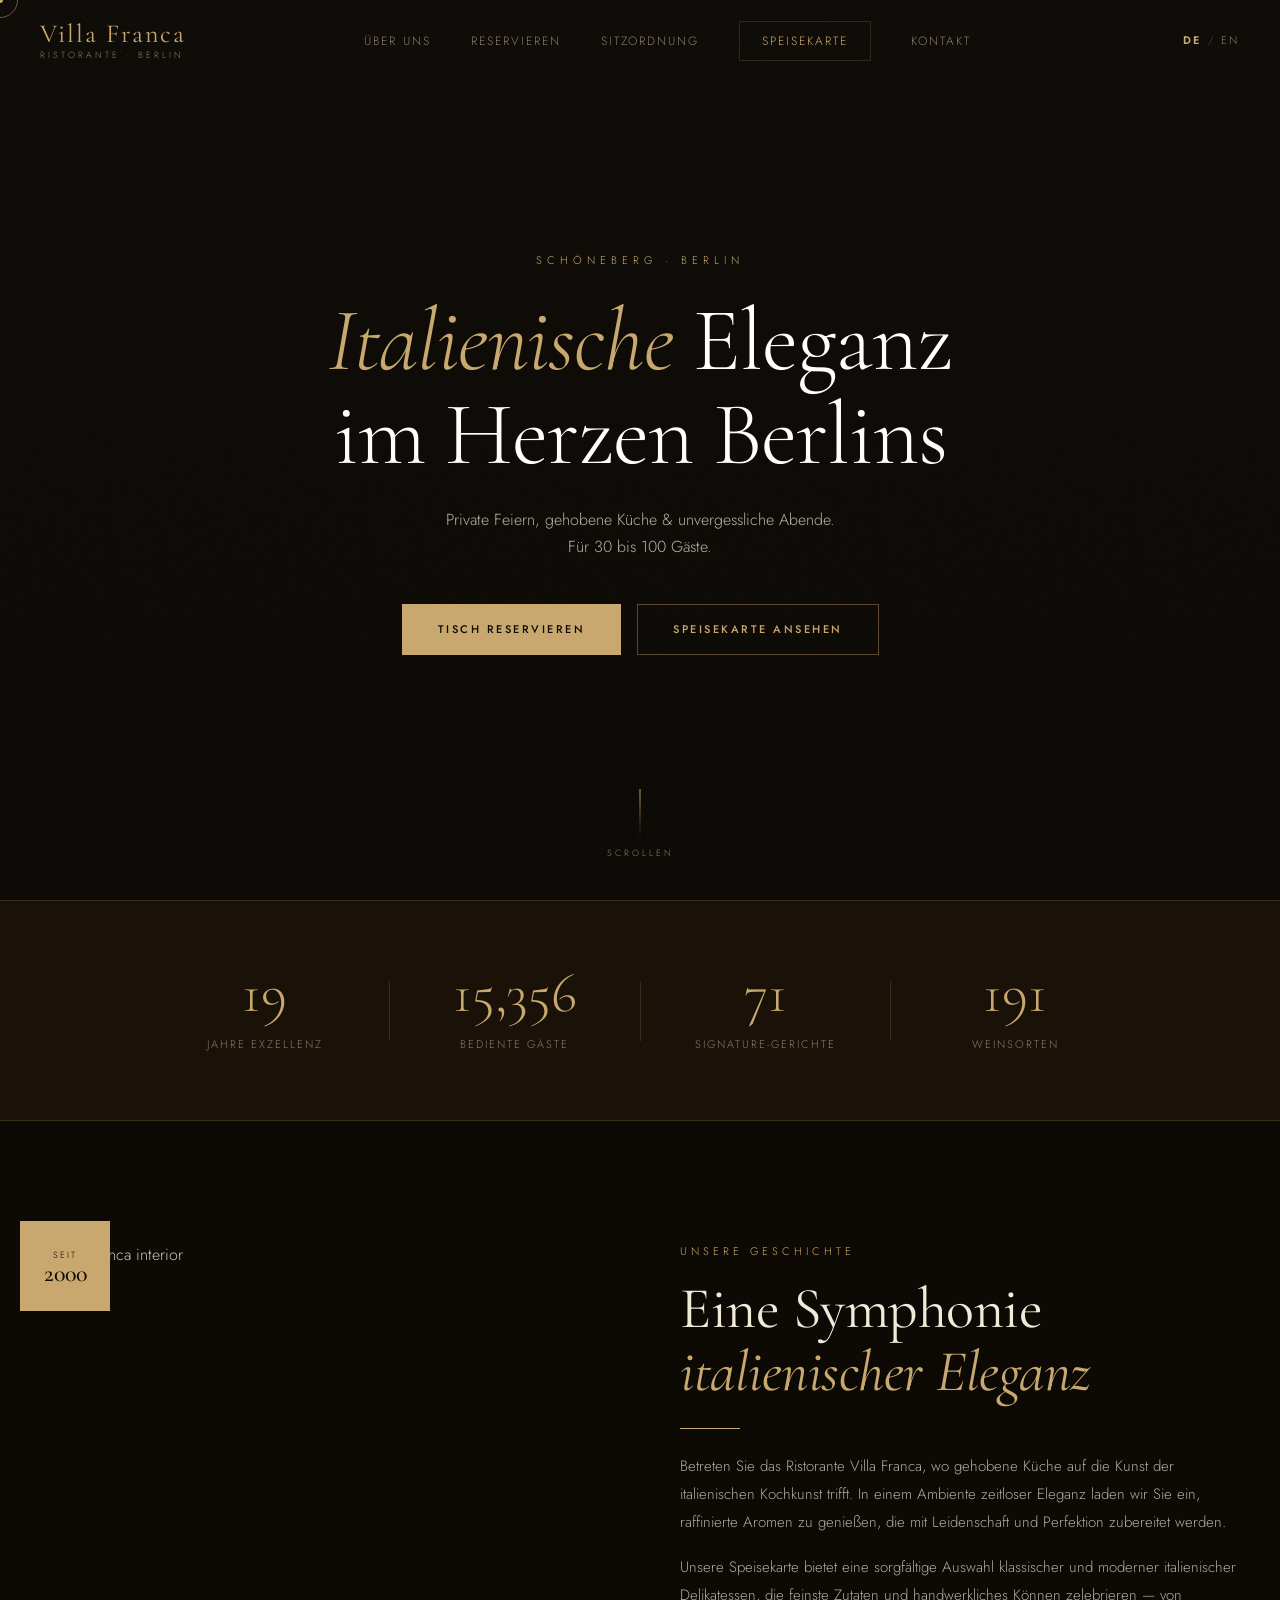
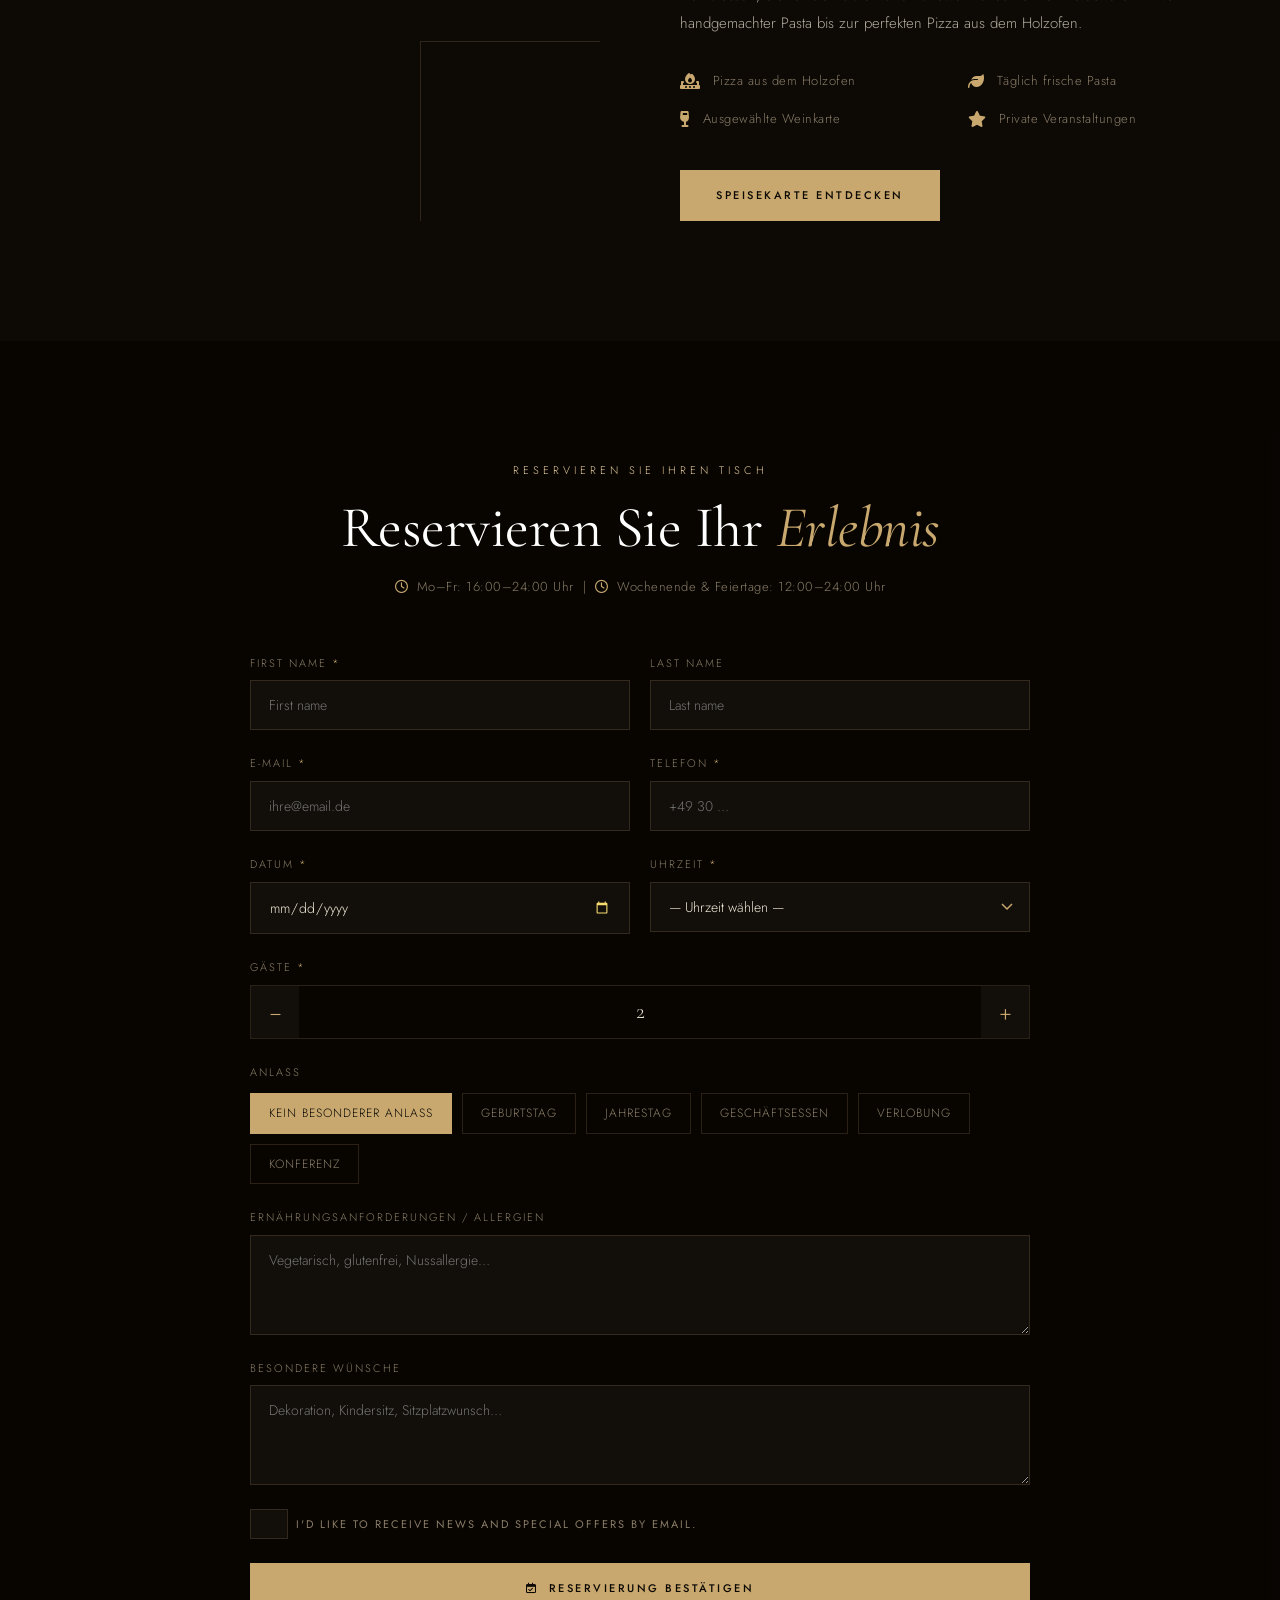
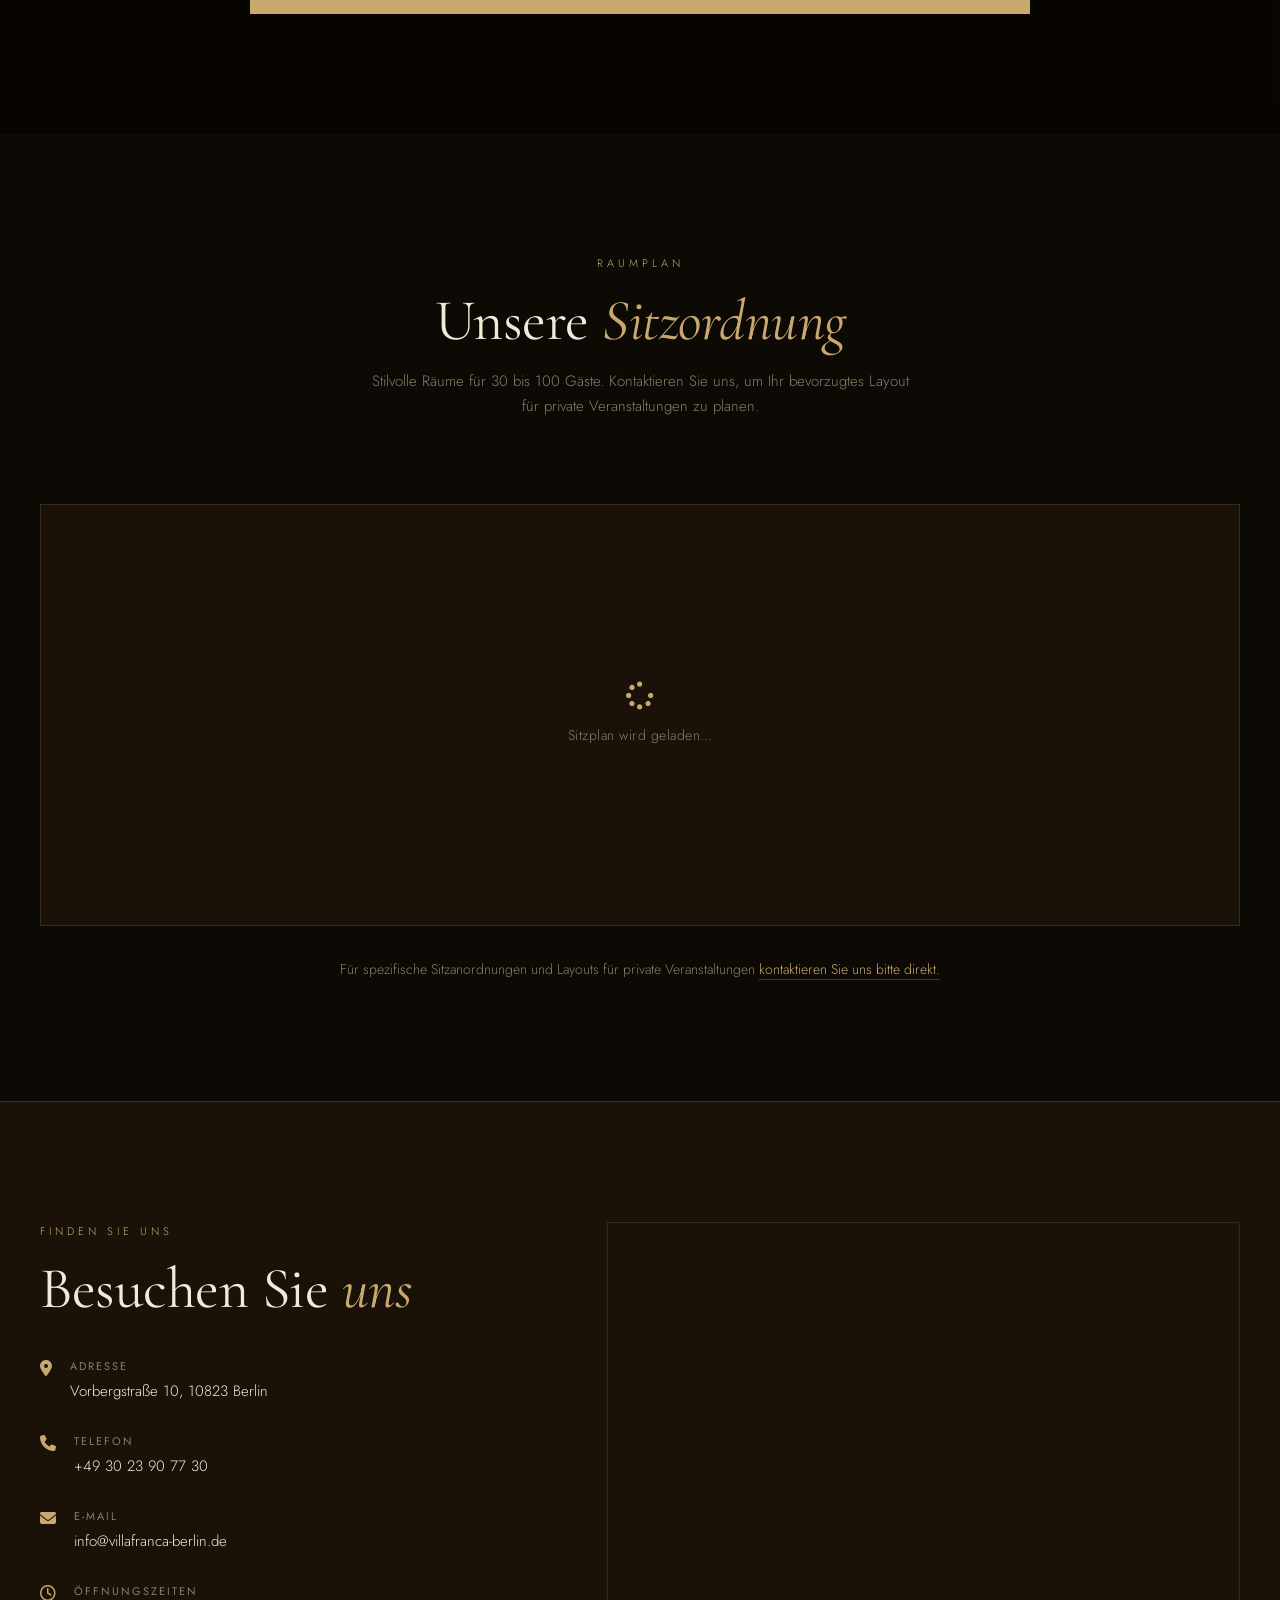
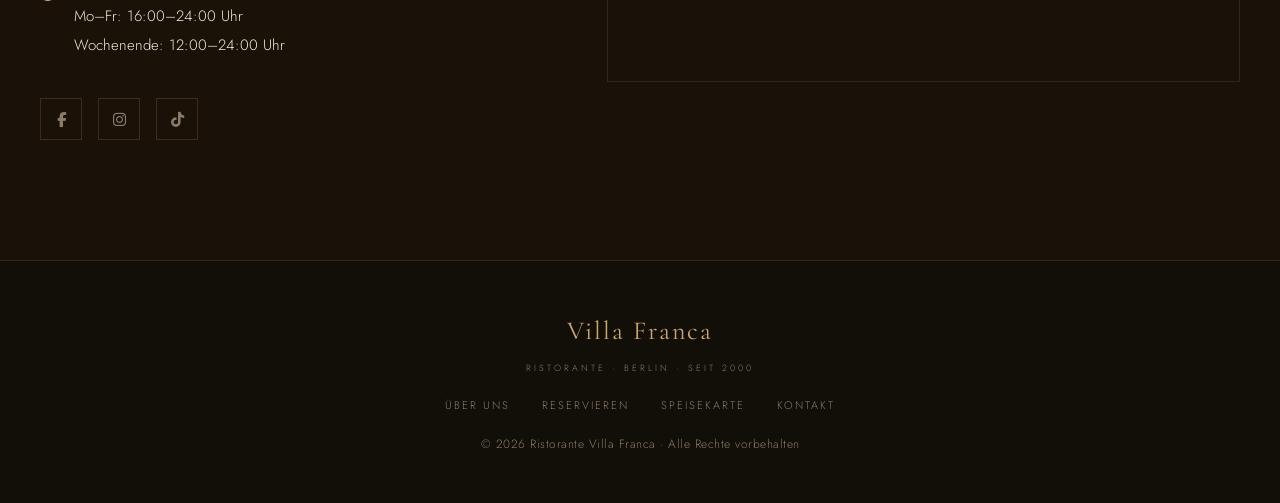
==== commit 1bbdfa60: "Merge branch 'main' of https://github.com/genuvix/villafranca-berlin.de" ====
--- a/active/index.html
+++ b/active/index.html
@@ -4,6 +4,13 @@
   <meta charset="UTF-8">
   <meta name="viewport" content="width=device-width, initial-scale=1.0">
   <title data-i18n="title.home">Ristorante Villa Franca – Berlin</title>
+  <!-- Favicon -->
+  <link rel="icon" href="favicon.ico" sizes="any">
+  <link rel="icon" type="image/svg+xml" href="favicon.svg">
+  <link rel="icon" type="image/png" sizes="32x32" href="favicon-32.png">
+  <link rel="icon" type="image/png" sizes="16x16" href="favicon-16.png">
+  <link rel="apple-touch-icon" sizes="180x180" href="apple-touch-icon.png">
+
   <link href="https://fonts.googleapis.com/css2?family=Cormorant+Garamond:ital,wght@0,300;0,400;0,500;0,600;1,300;1,400;1,500&family=Jost:wght@300;400;500&display=swap" rel="stylesheet">
   <link rel="stylesheet" href="https://cdnjs.cloudflare.com/ajax/libs/font-awesome/6.5.0/css/all.min.css">
   <link rel="stylesheet" href="style.css">
@@ -284,8 +291,23 @@
         <p class="seatplan-desc" data-i18n="seatplan.desc">Stylish rooms for 30 to 100 guests. Contact us to arrange your preferred layout for private events.</p>
       </div>
       <div class="seatplan-visual reveal">
+        <div class="seatplan-controls" id="seatplanControls">
+          <div class="seatplan-locations" id="seatplanLocations"></div>
+          <div class="seatplan-floors" id="seatplanFloors"></div>
+        </div>
         <div class="seatplan-frame">
-          <img src="https://villafranca-berlin.de/img/entire.jpg" alt="Villa Franca restaurant seating plan" class="seatplan-img">
+          <div class="seatplan-loading" id="seatplanLoading">
+            <i class="fa-solid fa-spinner fa-spin"></i>
+            <span data-i18n="seatplan.loading">Loading seating plan…</span>
+          </div>
+          <div class="seatplan-error" id="seatplanError" style="display:none;">
+            <p data-i18n="seatplan.error">The seating plan couldn't be loaded right now. Please contact us for layout details.</p>
+          </div>
+          <svg class="seatplan-svg" id="seatplanSvg" style="display:none;" xmlns="http://www.w3.org/2000/svg"></svg>
+        </div>
+        <div class="seatplan-legend" id="seatplanLegend" style="display:none;">
+          <span class="seatplan-legend-item"><span class="seatplan-legend-swatch seatplan-legend-swatch--indoor"></span><span data-i18n="seatplan.legend.indoor">Indoor</span></span>
+          <span class="seatplan-legend-item"><span class="seatplan-legend-swatch seatplan-legend-swatch--outdoor"></span><span data-i18n="seatplan.legend.outdoor">Outdoor</span></span>
         </div>
       </div>
       <div class="seatplan-cta reveal">
@@ -359,12 +381,13 @@
         <a href="menu.html" data-i18n="nav.menu">Menu</a>
         <a href="#contact" data-i18n="nav.contact">Contact</a>
       </div>
-      <p class="footer-copy" data-i18n="footer.copy">© 2025 Ristorante Villa Franca · All Rights Reserved</p>
+      <p class="footer-copy" data-i18n="footer.copy">© 2026 Ristorante Villa Franca · All Rights Reserved</p>
     </div>
   </footer>
 
   <script src="i18n.js"></script>
   <script src="config.js"></script>
   <script src="script.js"></script>
+  <script src="seatplan.js"></script>
 </body>
 </html>
--- a/active/style.css
+++ b/active/style.css
@@ -738,6 +738,8 @@
   position: relative;
   border: 1px solid var(--border);
   overflow: hidden;
+  background: var(--surface);
+  min-height: 420px;
 }
 .seatplan-img {
   width: 100%;
@@ -747,6 +749,160 @@
 }
 .seatplan-frame:hover .seatplan-img {
   transform: scale(1.02);
+}
+
+/* ── SEAT PLAN: dynamic renderer ── */
+.seatplan-controls {
+  display: flex;
+  flex-direction: column;
+  align-items: center;
+  gap: 14px;
+  margin-bottom: 28px;
+}
+.seatplan-locations,
+.seatplan-floors {
+  display: flex;
+  flex-wrap: wrap;
+  justify-content: center;
+  gap: 10px;
+}
+.seatplan-floors { display: none; }
+.seatplan-loc-btn,
+.seatplan-floor-btn {
+  padding: 9px 20px;
+  border: 1px solid var(--border);
+  background: none;
+  font-family: var(--font-body);
+  font-size: 12px;
+  letter-spacing: 1px;
+  text-transform: uppercase;
+  color: var(--text-muted);
+  transition: all 0.2s;
+  cursor: none;
+}
+.seatplan-loc-btn:hover,
+.seatplan-floor-btn:hover { border-color: var(--gold); color: var(--gold); }
+.seatplan-loc-btn.active,
+.seatplan-floor-btn.active {
+  background: var(--gold);
+  border-color: var(--gold);
+  color: var(--bg);
+}
+.seatplan-floor-btn {
+  padding: 7px 16px;
+  font-size: 11px;
+}
+
+.seatplan-loading,
+.seatplan-error {
+  display: flex;
+  flex-direction: column;
+  align-items: center;
+  justify-content: center;
+  gap: 14px;
+  min-height: 420px;
+  padding: 60px 24px;
+  color: var(--text-muted);
+  font-size: 14px;
+  letter-spacing: 0.5px;
+  text-align: center;
+}
+.seatplan-loading i { font-size: 28px; color: var(--gold); }
+
+.seatplan-svg {
+  display: block;
+  width: 100%;
+  height: auto;
+}
+
+.seatplan-zone-label {
+  font-family: var(--font-body);
+  font-size: 12px;
+  letter-spacing: 1.5px;
+  text-transform: uppercase;
+  pointer-events: none;
+}
+.seatplan-zone--indoor {
+  fill: rgba(200, 168, 110, 0.07);
+  stroke: var(--gold);
+  stroke-width: 1.5;
+}
+.seatplan-zone--outdoor {
+  fill: rgba(240, 234, 216, 0.045);
+  stroke: var(--gold-light);
+  stroke-width: 1.5;
+  stroke-dasharray: 7 5;
+}
+.seatplan-zone-label--indoor { fill: var(--gold); }
+.seatplan-zone-label--outdoor { fill: var(--gold-light); }
+
+.seatplan-table rect,
+.seatplan-table circle {
+  fill: var(--surface-2);
+  stroke: rgba(200, 168, 110, 0.45);
+  stroke-width: 1;
+  transition: stroke 0.2s, filter 0.2s;
+}
+.seatplan-table:hover rect,
+.seatplan-table:hover circle {
+  stroke: var(--gold);
+  filter: drop-shadow(0 0 6px rgba(200, 168, 110, 0.35));
+}
+.seatplan-table-num {
+  font-family: var(--font-body);
+  font-size: 11px;
+  font-weight: 500;
+  fill: var(--text);
+  pointer-events: none;
+}
+.seatplan-table-cap {
+  font-family: var(--font-body);
+  font-size: 9px;
+  fill: var(--text-muted);
+  pointer-events: none;
+}
+.seatplan-bar rect {
+  fill: var(--gold);
+  stroke: none;
+}
+.seatplan-bar:hover rect { filter: drop-shadow(0 0 6px rgba(200, 168, 110, 0.5)); }
+.seatplan-bar-label {
+  font-family: var(--font-body);
+  font-size: 11px;
+  font-weight: 600;
+  letter-spacing: 1.5px;
+  text-transform: uppercase;
+  fill: var(--bg);
+  pointer-events: none;
+}
+
+.seatplan-legend {
+  display: flex;
+  justify-content: center;
+  gap: 28px;
+  margin-top: 24px;
+}
+.seatplan-legend-item {
+  display: inline-flex;
+  align-items: center;
+  gap: 8px;
+  font-size: 12px;
+  letter-spacing: 0.5px;
+  color: var(--text-muted);
+}
+.seatplan-legend-swatch {
+  width: 18px;
+  height: 18px;
+  border-radius: 3px;
+  display: inline-block;
+}
+.seatplan-legend-swatch--indoor {
+  background: rgba(200, 168, 110, 0.1);
+  border: 1.5px solid var(--gold);
+}
+.seatplan-legend-swatch--outdoor {
+  background: rgba(240, 234, 216, 0.06);
+  border: 1.5px dashed var(--gold-light);
 }
 .seatplan-cta {
   text-align: center;
